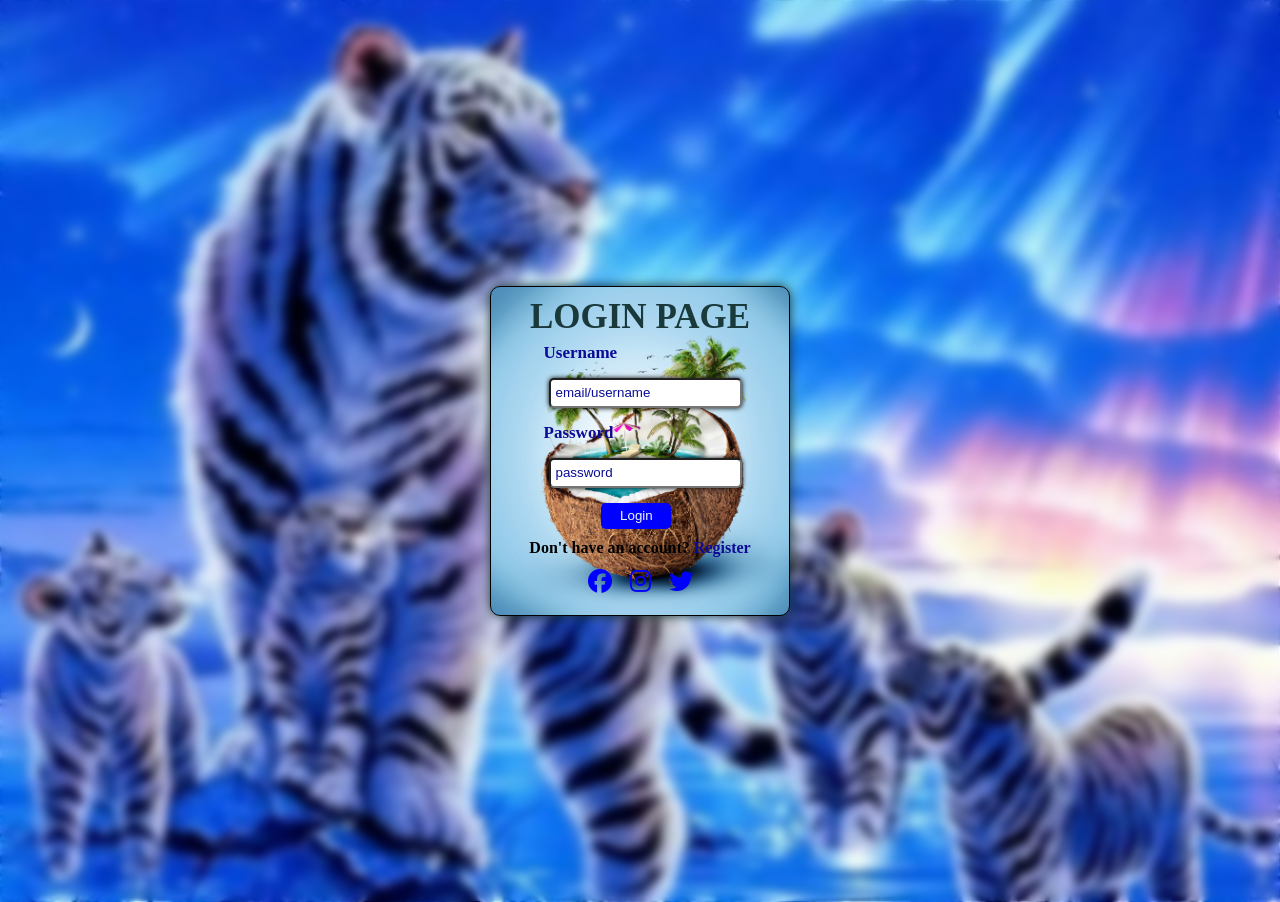
==== index.html @ 962e2604 "Add files via upload" ====
<!DOCTYPE html>
<html lang="en">
<head>
    <meta charset="UTF-8">
    <meta name="viewport" content="width=device-width, initial-scale=1.0">
    <title>login</title>
     <link rel="stylesheet" href="style.css">
    <link rel="stylesheet" href="https:cdnjs.cloudflare.com/ajax/libs/font-awesome/6.5.0/css/all.min.css">
</head>
<body>

    <div class="form">
        <h1>LOGIN PAGE</h1>
        <div class="input">
            <label for="username">Username</label>
             <input type="text" placeholder="email/username">
             <label for="password">Password</label>
             <input type="password" placeholder="password">
             <button> <a href="#"></a>Login</button>

        </div>
        <div class="reg">
            <p>Don't have an account? <a href="#">Register</a></p>
        </div>
        <div class="icone">
            <li class="fa-brands fa-facebook"></li>
            <li class="fa-brands fa-instagram"></li> 
            <li class="fa-brands fa-twitter"></li>       
        </div>
    </div>
    
</body>
</html>
---- style.css ----
@import url('https://fonts.googleapis.com/css2?family=Inter:ital,opsz,wght@0,14..32,100..900;1,14..32,100..900&family=Poppins:ital,wght@0,100;0,200;0,300;0,400;0,500;0,600;0,700;0,800;0,900;1,100;1,200;1,300;1,400;1,500;1,600;1,700;1,800;1,900&display=swap');
* {
    margin: 0;
    padding: 0;
    box-sizing: border-box;
}
body{
    justify-content: center;
    align-items: center;
    display: flex;
    min-height: 100vh;
    margin: 1px;
   font-family: sans-serif ;
  background-image: url(47951a40efc0d2f7da8ff1ecbfde80f4.jpg);
background-size:cover;
  background-repeat: no-repeat;
  background-attachment:fixed ;
  background-position: center;
  backdrop-filter: blur( 5px);
  
}

.form {
    display: flex;
    flex-direction: column;
    margin: 5px;
    align-items: center;
    height: 330px;
    width:300px;
    padding: 10px;
    font-family:poppin ;
    background-image: url(5451_SETAS.jpg);
    background-position: center;
    background-size: cover;
border: 0.1px solid black;
border-radius: 10px;
box-shadow: 0 0 11px #1a393b;
backdrop-filter:blur(5px)  ;


}
    h1 {
        position: relative;
        color: #1a393b;
        font-size: 35px;
        font-weight: bold;
    }
    .input {
        display: flex;
        flex-direction: column;
        margin: 5px;
        padding: 0.5px;
        gap: 10px;

    }
label {
    font-size: 17px;
    color: rgb(11, 11, 151);
    font-weight: bold;
}
.input input {
    width: 100%;
    height: 30px;
    padding: 5px;
    margin: 5px;
    border-radius: 5px;
    box-shadow: 0 0 5px black;
}
button{
    width: 70px;
    height:26px ;
    align-items: center;
    position: relative;
    left: 30%;
    background-color: blue;
    border: none;
    border-radius: 5px;
    color: aliceblue;

}
button:hover{
    color: #fbf7ba;
    background-color: #722f37;
    opacity: 0.5;
    box-shadow:0 0 9px #1a393b;
}
.reg p {
margin: 5px;
gap: 5px;
align-items: center;
color: black;
font-weight: bold;
}
.reg p > a{
    text-decoration: none;
    color: rgb(11, 11, 151);
    font-weight: bolder;
}
.input input::placeholder{
    align-items: center;
    color: rgb(11, 11, 151);
    position:relative;
}
.reg p > a:hover{
    color: red;
    text-decoration: underline;
    text-shadow:0 0 9px #1a393b;
}
.icone li {
    gap: 5px;
    margin: 2px;
    padding: 5px;
    font-size: 24px;
    color: blue;
}
.icone li:hover{
    color: black;
}
img {
    width: full-width;
}
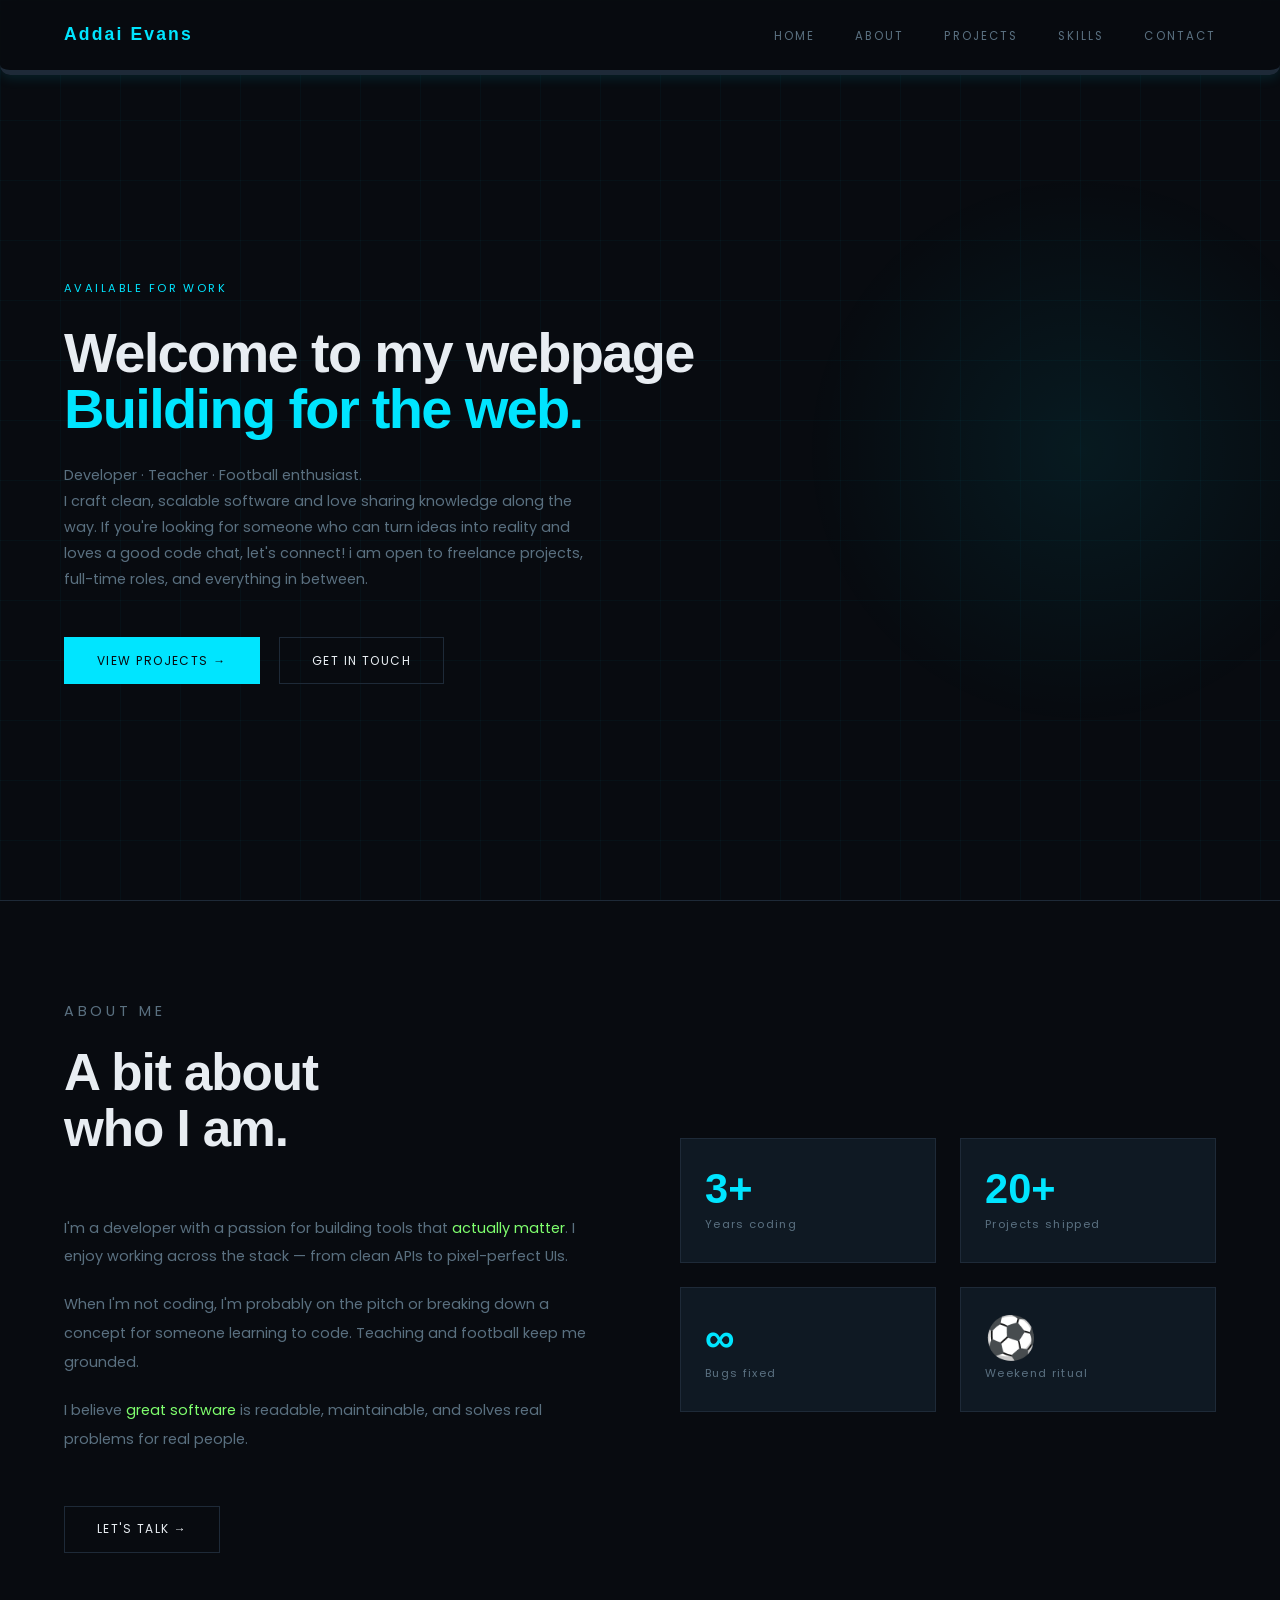
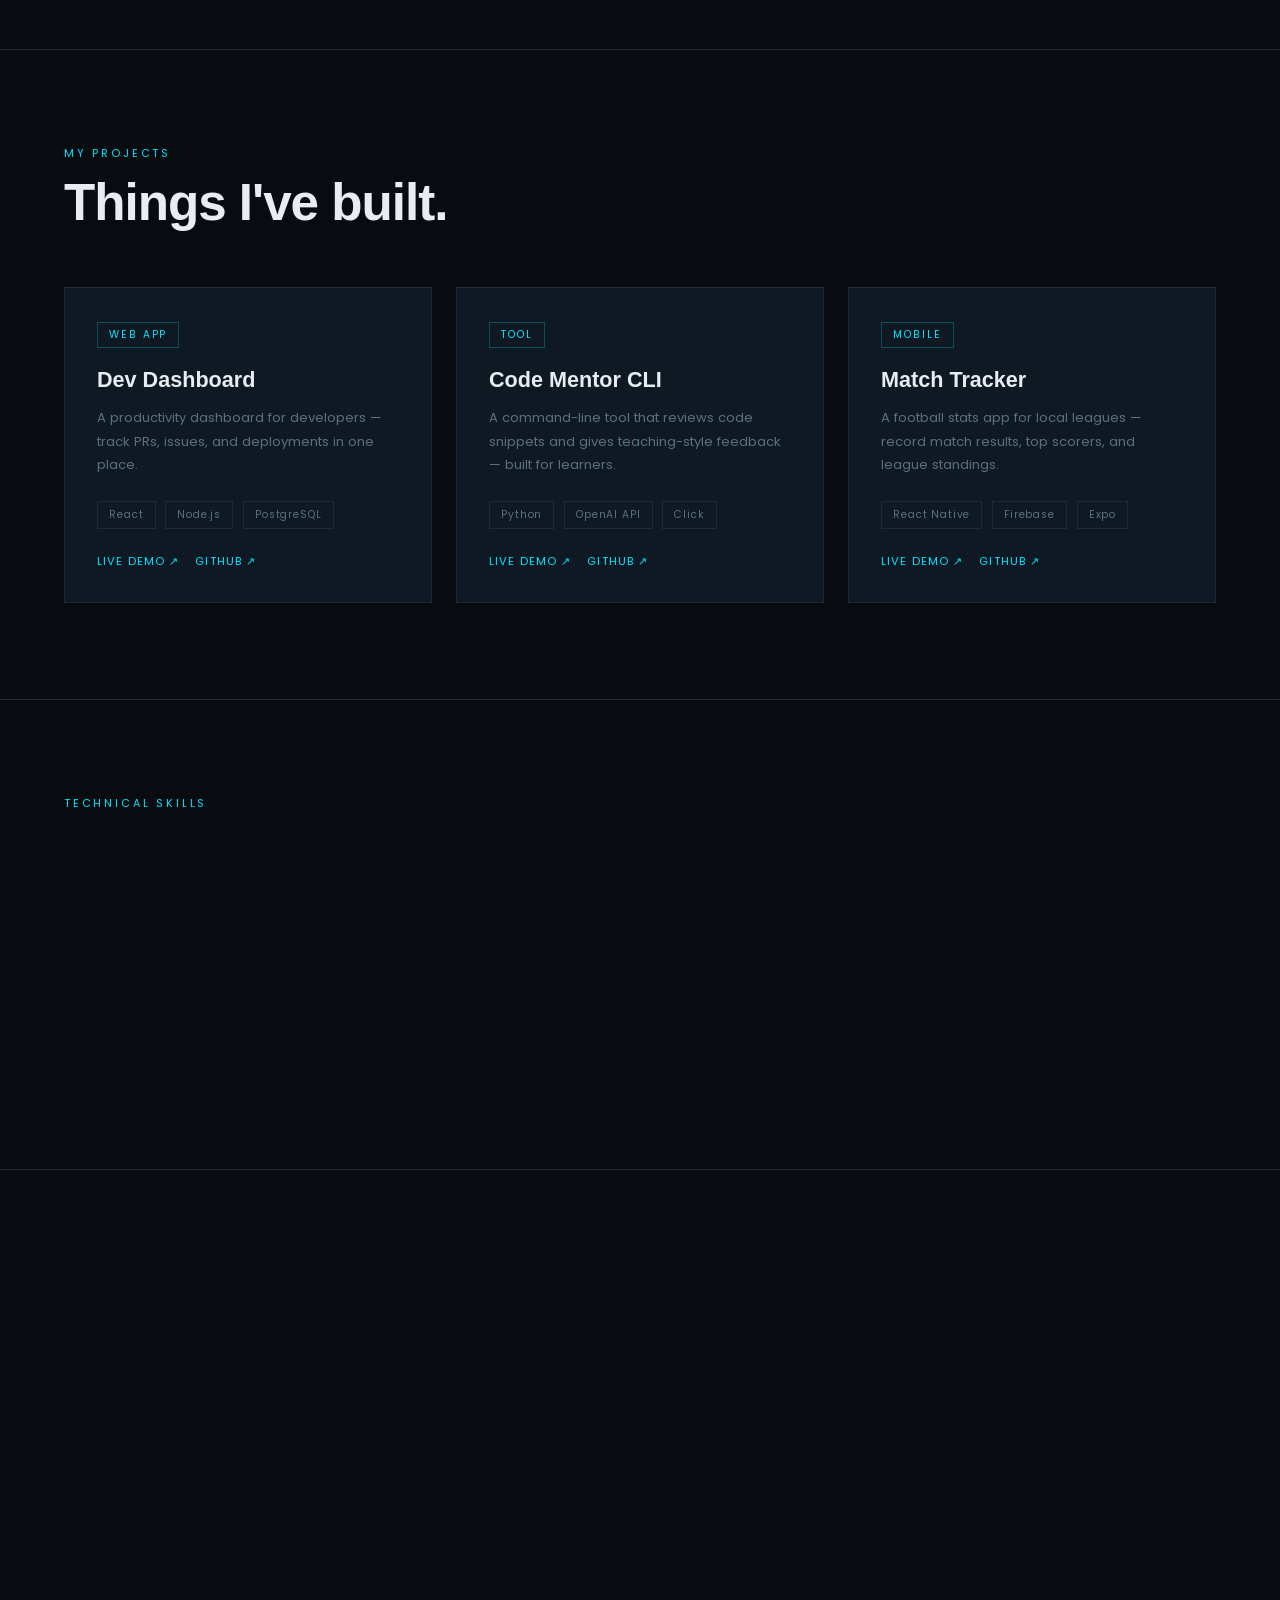
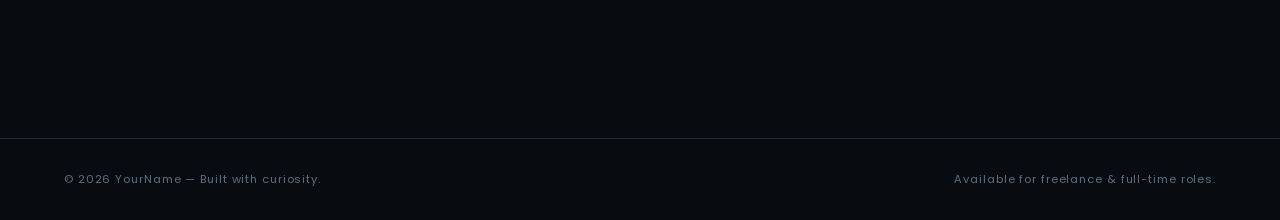
==== commit 645a1b94: "Rename to index.html" ====
--- a/index.html
+++ b/index.html
@@ -1,33 +1,539 @@
-<!DOCTYPE html>
-<html lang="en">
-<head>
-    <meta charset="UTF-8">
-    <meta name="viewport" content="width=device-width, initial-scale=1.0">
-    <title>login</title>
-     <link rel="stylesheet" href="style.css">
-    <link rel="stylesheet" href="https:cdnjs.cloudflare.com/ajax/libs/font-awesome/6.5.0/css/all.min.css">
-</head>
-<body>
-
-    <div class="form">
-        <h1>LOGIN PAGE</h1>
-        <div class="input">
-            <label for="username">Username</label>
-             <input type="text" placeholder="email/username">
-             <label for="password">Password</label>
-             <input type="password" placeholder="password">
-             <button> <a href="#"></a>Login</button>
-
-        </div>
-        <div class="reg">
-            <p>Don't have an account? <a href="#">Register</a></p>
-        </div>
-        <div class="icone">
-            <li class="fa-brands fa-facebook"></li>
-            <li class="fa-brands fa-instagram"></li> 
-            <li class="fa-brands fa-twitter"></li>       
-        </div>
-    </div>
-    
-</body>
-</html>+<!DOCTYPE html>
+<html lang="en">
+<head>
+<meta charset="UTF-8">
+<meta name="viewport" content="width=device-width, initial-scale=1.0">
+<title>Evans@Portfolio</title>
+<link href="https://fonts.googleapis.com/css2?family=Poppins:ital,wght@0,100;0,200;0,300;0,400;0,500;0,600;0,700;0,800;0,900;1,100;1,200;1,300;1,400;1,500;1,600;1,700;1,800;1,900&display=swap" rel="stylesheet">
+<style>
+  :root {
+    --bg: #080b10;
+    --bg2: #₀d1117;
+    --surface: #11172₀;
+    --border: #1e2a38;
+    --accent: #00e5ff;
+    --accent2: #7fff6e;
+    --accent3: #ff6b6b;
+    --text: #e8edf2;
+    --muted: #5a7080;
+    --card: #0f1923;
+  }
+
+  *, *::before, *::after { box-sizing: border-box; margin: 0; padding: 0; }
+
+  html { scroll-behavior: smooth; }
+
+  body {
+    background: var(--bg);
+    color: var(--text);
+    font-family:"Poppins", sans-serif;
+    overflow-x: hidden;
+
+  }
+
+  
+  /* Grid background */
+  body::before {
+    content: '';
+    position: fixed;
+    inset: 0;
+    background-image:
+      linear-gradient(rgba(0,229,255,0.03) 1px, transparent 1px),
+      linear-gradient(90deg, rgba(0,229,255,0.03) 1px, transparent 1px);
+    background-size: 60px 60px;
+    pointer-events: none;
+    z-index: 0;
+  }
+
+  /* NAV */
+  nav {
+    position: fixed;
+    top: 0; left: 0; right: 0;
+    z-index: 100;
+    display: flex;
+    justify-content: space-between;
+    align-items: center;
+    padding: 1.4rem 4rem;
+    background: rgba(8,11,16,0.85);
+    backdrop-filter: blur(12px);
+    border-bottom: 5px solid var(--border); 
+    border-bottom-left-radius: 10px;
+    border-bottom-right-radius: 10px;
+    box-shadow: 0 4px 12px rgba(0,229,255,0.1);
+  }
+  .nav-logo {
+    font-family: 'Syne', sans-serif;
+    font-size: 1.1rem;
+    font-weight: 800;
+    letter-spacing: 0.12em;
+    color: var(--accent);
+    text-decoration: none;
+  }
+  .nav-links { display: flex; gap: 2.5rem; list-style: none; }
+  .nav-links a {
+    font-size: 0.72rem;
+    letter-spacing: 0.18em;
+    text-transform: uppercase;
+    color: var(--muted);
+    text-decoration: none;
+    transition: color 0.2s;
+    transition: all 0.5s ease;
+    border-bottom: 2px solid transparent;
+  }
+  .nav-links a:hover { color: var(--accent); border-bottom: 2px solid var(--accent);
+    transform: translateY(5px);
+   }
+
+
+  /* HERO */
+  .hero {
+    min-height: 100vh;
+    display: flex;
+    align-items: center;
+    padding: 8rem 4rem 4rem;
+    position: relative;
+    z-index: 1;
+  }
+  .hero-inner { max-width: 900px; }
+  .hero-tag {
+    font-size: 0.7rem;
+    letter-spacing: 0.22em;
+    text-transform: uppercase;
+    color: var(--accent);
+    margin-bottom: 1.8rem;
+    opacity: 0;
+    animation: fadeUp 0.6s 0.2s forwards;
+  }
+  .hero h1 {
+    font-family: 'Syne', sans-serif;
+    font-size: clamp(2rem, 6vw, 3.5rem);
+    font-weight: 700;
+    line-height: 1.0;
+    letter-spacing: -0.03em;
+    margin-bottom: 1.6rem;
+    opacity: 0;
+    animation: fadeUp 0.7s 0.35s forwards;
+  }
+  .hero h1 .line2 { color: var(--accent); }
+  .hero-sub {
+    font-size: 0.9rem;
+    color: var(--muted);
+    line-height: 1.8;
+    max-width: 520px;
+    margin-bottom: 2.8rem;
+    opacity: 0;
+    animation: fadeUp 0.7s 0.5s forwards;
+  }
+  .hero-cta {
+    display: flex; gap: 1.2rem; flex-wrap: wrap;
+    opacity: 0;
+    animation: fadeUp 0.7s 0.65s forwards;
+  }
+  .btn {
+    display: inline-flex; align-items: center; gap: 0.5rem;
+    padding: 0.85rem 2rem;
+    font-family: 'Poppins', sans-serif;
+    font-size: 0.75rem;
+    letter-spacing: 0.12em;
+    text-transform: uppercase;
+    text-decoration: none;
+    border: 1px solid;
+    transition: all 0.25s;
+    cursor: pointer;
+  }
+  .btn-primary {
+    background: var(--accent);
+    color: var(--bg);
+    border-color: var(--accent);
+  }
+  .btn-primary:hover { background: transparent; color: var(--accent); }
+  .btn-ghost {
+    background: transparent;
+    color: var(--text);
+    border-color: var(--border);
+  }
+  .btn-ghost:hover { border-color: var(--accent); color: var(--accent); }
+
+  .hero-orb {
+    position: absolute;
+    right: -100px; top: 50%;
+    transform: translateY(-50%);
+    width: 600px; height: 600px;
+    background: radial-gradient(circle, rgba(0,229,255,0.07) 0%, transparent 65%);
+    border-radius: 50%;
+    pointer-events: none;
+    animation: pulse 5s ease-in-out infinite;
+  }
+
+  /* SECTIONS */
+  section { padding: 6rem 4rem; position: relative; z-index: 1; }
+  .section-label {
+    font-size: 0.68rem;
+    letter-spacing: 0.26em;
+    text-transform: uppercase;
+    color: var(--accent);
+    margin-bottom: 0.8rem;
+  }
+  .section-title {
+    font-family: 'Syne', sans-serif;
+    font-size: clamp(2rem, 4vw, 3.2rem);
+    font-weight: 800;
+    line-height: 1.1;
+    margin-bottom: 3.5rem;
+    letter-spacing: -0.02em;
+  }
+
+  /* ABOUT */
+  #about { background: var(--bg2); border-top: 1px solid var(--border); border-bottom: 1px solid var(--border); }
+  .about-grid {
+    display: grid;
+    grid-template-columns: 1fr 1fr;
+    gap: 5rem;
+    align-items: center;
+  }
+  .about-text p {
+    color: var(--muted);
+    line-height: 2;
+    font-size: 0.9rem;
+    margin-bottom: 1.2rem;
+  }
+  .about-text p span { color: var(--accent2); }
+  .about-stats {
+    display: grid;
+    grid-template-columns: 1fr 1fr;
+    gap: 1.5rem;
+  }
+  .stat-card {
+    background: var(--card);
+    border: 1px solid var(--border);
+    padding: 1.8rem 1.5rem;
+    transition: border-color 0.25s, transform 0.25s;
+  }
+  .stat-card:hover { border-color: var(--accent); transform: translateY(-3px); }
+  .stat-num {
+    font-family: 'Syne', sans-serif;
+    font-size: 2.6rem;
+    font-weight: 800;
+    color: var(--accent);
+    line-height: 1;
+    margin-bottom: 0.4rem;
+  }
+  .stat-label { font-size: 0.7rem; color: var(--muted); letter-spacing: 0.12em; }
+
+  /* PROJECTS */
+  .projects-grid { display: grid; grid-template-columns: repeat(auto-fit, minmax(320px, 1fr)); gap: 1.5rem; }
+  .project-card {
+    background: var(--card);
+    border: 1px solid var(--border);
+    padding: 2rem;
+    transition: border-color 0.25s, transform 0.25s;
+    position: relative;
+    overflow: hidden;
+  }
+  .project-card::before {
+    content: '';
+    position: absolute;
+    top: 0; left: 0; right: 0;
+    height: 2px;
+    background: linear-gradient(90deg, var(--accent), var(--accent2));
+    transform: scaleX(0);
+    transform-origin: left;
+    transition: transform 0.3s;
+  }
+  .project-card:hover::before { transform: scaleX(1); }
+  .project-card:hover { border-color: rgba(0,229,255,0.3); transform: translateY(-4px); }
+  .project-tag {
+    display: inline-block;
+    font-size: 0.65rem;
+    letter-spacing: 0.18em;
+    text-transform: uppercase;
+    color: var(--accent);
+    border: 1px solid rgba(0,229,255,0.25);
+    padding: 0.25rem 0.7rem;
+    margin-bottom: 1.2rem;
+  }
+  .project-card h3 {
+    font-family: 'Syne', sans-serif;
+    font-size: 1.35rem;
+    font-weight: 700;
+    margin-bottom: 0.8rem;
+  }
+  .project-card p { font-size: 0.82rem; color: var(--muted); line-height: 1.8; margin-bottom: 1.5rem; }
+  .project-stack { display: flex; gap: 0.6rem; flex-wrap: wrap; margin-bottom: 1.5rem; }
+  .stack-pill {
+    font-size: 0.65rem;
+    background: var(--surface);
+    color: var(--muted);
+    padding: 0.3rem 0.7rem;
+    border: 1px solid var(--border);
+    letter-spacing: 0.08em;
+  }
+  .project-links { display: flex; gap: 1rem; }
+  .project-link {
+    font-size: 0.7rem;
+    color: var(--accent);
+    text-decoration: none;
+    letter-spacing: 0.1em;
+    text-transform: uppercase;
+    transition: color 0.2s;
+  }
+  .project-link:hover { color: var(--accent2); }
+
+  /* SKILLS */
+  #skills { background: var(--bg2); border-top: 1px solid var(--border); border-bottom: 1px solid var(--border); }
+  .skills-grid { display: grid; grid-template-columns: repeat(auto-fit, minmax(240px, 1fr)); gap: 2rem; }
+  .skill-group h4 {
+    font-family: 'Syne', sans-serif;
+    font-size: 0.85rem;
+    font-weight: 700;
+    letter-spacing: 0.1em;
+    color: var(--accent2);
+    margin-bottom: 1.2rem;
+    text-transform: uppercase;
+  }
+  .skill-item {
+    display: flex; align-items: center; gap: 0.8rem;
+    margin-bottom: 1rem;
+  }
+  .skill-name { font-size: 0.8rem; color: var(--text); min-width: 90px; }
+  .skill-bar { flex: 1; height: 3px; background: var(--border); position: relative; overflow: hidden; }
+  .skill-fill {
+    position: absolute; inset: 0;
+    background: linear-gradient(90deg, var(--accent), var(--accent2));
+    transform-origin: left;
+    animation: barFill 1.2s ease forwards;
+  }
+  @keyframes barFill { from { transform: scaleX(0); } }
+
+  /* CONTACT */
+  .contact-inner {
+    max-width: 640px;
+    margin: 0 auto;
+    text-align: center;
+  }
+  .contact-inner .section-label { justify-content: center; display: flex; }
+  .contact-inner .section-title { text-align: center; }
+  .contact-inner p { color: var(--muted); font-size: 0.88rem; line-height: 1.9; margin-bottom: 2.5rem; }
+  .contact-links { display: flex; justify-content: center; gap: 1.2rem; flex-wrap: wrap; }
+
+  /* FOOTER */
+  footer {
+    padding: 2rem 4rem;
+    border-top: 1px solid var(--border);
+    display: flex;
+    justify-content: space-between;
+    align-items: center;
+    font-size: 0.7rem;
+    color: var(--muted);
+    letter-spacing: 0.08em;
+    position: relative;
+    z-index: 1;
+  }
+
+  /* ANIMATIONS */
+  @keyframes fadeUp {
+    from { opacity: 0; transform: translateY(24px); }
+    to { opacity: 1; transform: translateY(0); }
+  }
+  @keyframes pulse {
+    0%, 100% { opacity: 0.7; transform: translateY(-50%) scale(1); }
+    50% { opacity: 1; transform: translateY(-50%) scale(1.05); }
+  }
+
+  .reveal { opacity: 0; transform: translateY(28px); transition: opacity 0.7s ease, transform 0.7s ease; }
+  .reveal.visible { opacity: 1; transform: none; }
+
+  @media (max-width: 768px) {
+    nav { padding: 1.2rem 1.5rem; }
+    .nav-links { gap: 1.5rem; }
+    section, .hero { padding: 4rem 1.5rem; }
+    .about-grid { grid-template-columns: 1fr; gap: 2.5rem; }
+    footer { flex-direction: column; gap: 0.5rem; text-align: center; }
+  }
+</style>
+</head>
+<body>
+<!-- NAV -->
+<nav>
+  <a href="#home" class="nav-logo">Addai Evans</a>
+  <ul class="nav-links">
+    <li><a href="#home">Home</a></li>
+    <li><a href="#about">About</a></li>
+    <li><a href="#projects">Projects</a></li>
+    <li><a href="#skills">Skills</a></li>
+    <li><a href="#contact">Contact</a></li>
+  </ul>
+</nav>
+
+<!-- HERO -->
+<section class="hero" id="home">
+  <div class="hero-inner">
+    <p class="hero-tag">Available for work</p>
+    <h1>
+      Welcome to my webpage<br>
+      <span class="line2">Building for the web.</span>
+    </h1>
+    <p class="hero-sub">
+      Developer · Teacher · Football enthusiast.<br>
+      I craft clean, scalable software and love sharing knowledge along the way.
+      If you're looking for someone who can turn ideas into reality and loves a good code chat, let's connect! i am open to freelance projects, full-time roles, and everything in between.
+    </p>
+    <div class="hero-cta">
+      <a href="#projects" class="btn btn-primary">View Projects →</a>
+      <a href="#contact" class="btn btn-ghost">Get in Touch</a>
+    </div>
+  </div>
+  <div class="hero-orb"></div>
+</section>
+
+<!-- ABOUT -->
+<section id="about">
+  <div class="about-grid reveal">
+    <div class="about-text">
+      <p class="section-label">About me</p>
+      <h2 class="section-title">A bit about<br>who I am.</h2>
+      <p>I'm a developer with a passion for building tools that <span>actually matter</span>. I enjoy working across the stack — from clean APIs to pixel-perfect UIs.</p>
+      <p>When I'm not coding, I'm probably on the pitch or breaking down a concept for someone learning to code. Teaching and football keep me grounded.</p>
+      <p>I believe <span>great software</span> is readable, maintainable, and solves real problems for real people.</p>
+      <br>
+      <a href="#contact" class="btn btn-ghost" style="margin-top:0.5rem;">Let's talk →</a>
+    </div>
+    <div class="about-stats">
+      <div class="stat-card">
+        <div class="stat-num">3+</div>
+        <div class="stat-label">Years coding</div>
+      </div>
+      <div class="stat-card">
+        <div class="stat-num">20+</div>
+        <div class="stat-label">Projects shipped</div>
+      </div>
+      <div class="stat-card">
+        <div class="stat-num">∞</div>
+        <div class="stat-label">Bugs fixed</div>
+      </div>
+      <div class="stat-card">
+        <div class="stat-num">⚽</div>
+        <div class="stat-label">Weekend ritual</div>
+      </div>
+    </div>
+  </div>
+</section>
+
+<!-- PROJECTS -->
+<section id="projects">
+  <p class="section-label reveal">My Projects</p>
+  <h2 class="section-title reveal">Things I've built.</h2>
+  <div class="projects-grid">
+
+    <div class="project-card reveal">
+      <span class="project-tag">Web App</span>
+      <h3>Dev Dashboard</h3>
+      <p>A productivity dashboard for developers — track PRs, issues, and deployments in one place.</p>
+      <div class="project-stack">
+        <span class="stack-pill">React</span>
+        <span class="stack-pill">Node.js</span>
+        <span class="stack-pill">PostgreSQL</span>
+      </div>
+      <div class="project-links">
+        <a href="#" class="project-link">Live Demo ↗</a>
+        <a href="#" class="project-link">GitHub ↗</a>
+      </div>
+    </div>
+
+    <div class="project-card reveal">
+      <span class="project-tag">Tool</span>
+      <h3>Code Mentor CLI</h3>
+      <p>A command-line tool that reviews code snippets and gives teaching-style feedback — built for learners.</p>
+      <div class="project-stack">
+        <span class="stack-pill">Python</span>
+        <span class="stack-pill">OpenAI API</span>
+        <span class="stack-pill">Click</span>
+      </div>
+      <div class="project-links">
+        <a href="#" class="project-link">Live Demo ↗</a>
+        <a href="#" class="project-link">GitHub ↗</a>
+      </div>
+    </div>
+
+    <div class="project-card reveal">
+      <span class="project-tag">Mobile</span>
+      <h3>Match Tracker</h3>
+      <p>A football stats app for local leagues — record match results, top scorers, and league standings.</p>
+      <div class="project-stack">
+        <span class="stack-pill">React Native</span>
+        <span class="stack-pill">Firebase</span>
+        <span class="stack-pill">Expo</span>
+      </div>
+      <div class="project-links">
+        <a href="#" class="project-link">Live Demo ↗</a>
+        <a href="#" class="project-link">GitHub ↗</a>
+      </div>
+    </div>
+
+  </div>
+</section>
+
+<!-- SKILLS -->
+<section id="skills">
+  <p class="section-label reveal">Technical skills</p>
+  <h2 class="section-title reveal">What I work with.</h2>
+  <div class="skills-grid reveal">
+
+    <div class="skill-group">
+      <h4>Frontend</h4>
+      <div class="skill-item"><span class="skill-name">React</span><div class="skill-bar"><div class="skill-fill" style="width:90%"></div></div></div>
+      <div class="skill-item"><span class="skill-name">TypeScript</span><div class="skill-bar"><div class="skill-fill" style="width:82%"></div></div></div>
+      <div class="skill-item"><span class="skill-name">CSS / UI</span><div class="skill-bar"><div class="skill-fill" style="width:88%"></div></div></div>
+    </div>
+
+    <div class="skill-group">
+      <h4>Backend</h4>
+      <div class="skill-item"><span class="skill-name">Node.js</span><div class="skill-bar"><div class="skill-fill" style="width:85%"></div></div></div>
+      <div class="skill-item"><span class="skill-name">Python</span><div class="skill-bar"><div class="skill-fill" style="width:80%"></div></div></div>
+      <div class="skill-item"><span class="skill-name">SQL</span><div class="skill-bar"><div class="skill-fill" style="width:75%"></div></div></div>
+    </div>
+
+    <div class="skill-group">
+      <h4>Tools & Other</h4>
+      <div class="skill-item"><span class="skill-name">Git</span><div class="skill-bar"><div class="skill-fill" style="width:92%"></div></div></div>
+      <div class="skill-item"><span class="skill-name">Docker</span><div class="skill-bar"><div class="skill-fill" style="width:70%"></div></div></div>
+      <div class="skill-item"><span class="skill-name">Teaching</span><div class="skill-bar"><div class="skill-fill" style="width:95%"></div></div></div>
+    </div>
+
+  </div>
+</section>
+
+<!-- CONTACT -->
+<section id="contact">
+  <div class="contact-inner reveal">
+    <p class="section-label">Let's get in touch</p>
+    <h2 class="section-title">Let's build<br>something great.</h2>
+    <p>Whether it's a project, a freelance gig, or just a good conversation about code or football — my inbox is open.</p>
+    <div class="contact-links">
+      <a href="mailto:nanaarchimedes09@email.com" class="btn btn-primary">Email Me →</a>
+      <a href="https://github.com/EvansAddai" class="btn btn-ghost" target="_blank">GitHub ↗</a>
+      <a href="https://www.linkedin.com/in/addai-evans" class="btn btn-ghost" target="_blank">LinkedIn ↗</a>
+    </div>
+  </div>
+</section>
+
+<!-- FOOTER -->
+<footer>
+  <span>© 2026 YourName — Built with curiosity.</span>
+  <span>Available for freelance & full-time roles.</span>
+</footer>
+
+<script>
+
+  // Scroll reveal
+  const observer = new IntersectionObserver(entries => {
+    entries.forEach((e, i) => {
+      if (e.isIntersecting) {
+        setTimeout(() => e.target.classList.add('visible'), i * 80);
+      }
+    });
+  }, { threshold: 0.12 });
+  document.querySelectorAll('.reveal').forEach(el => observer.observe(el));
+</script>
+</body>
+</html>
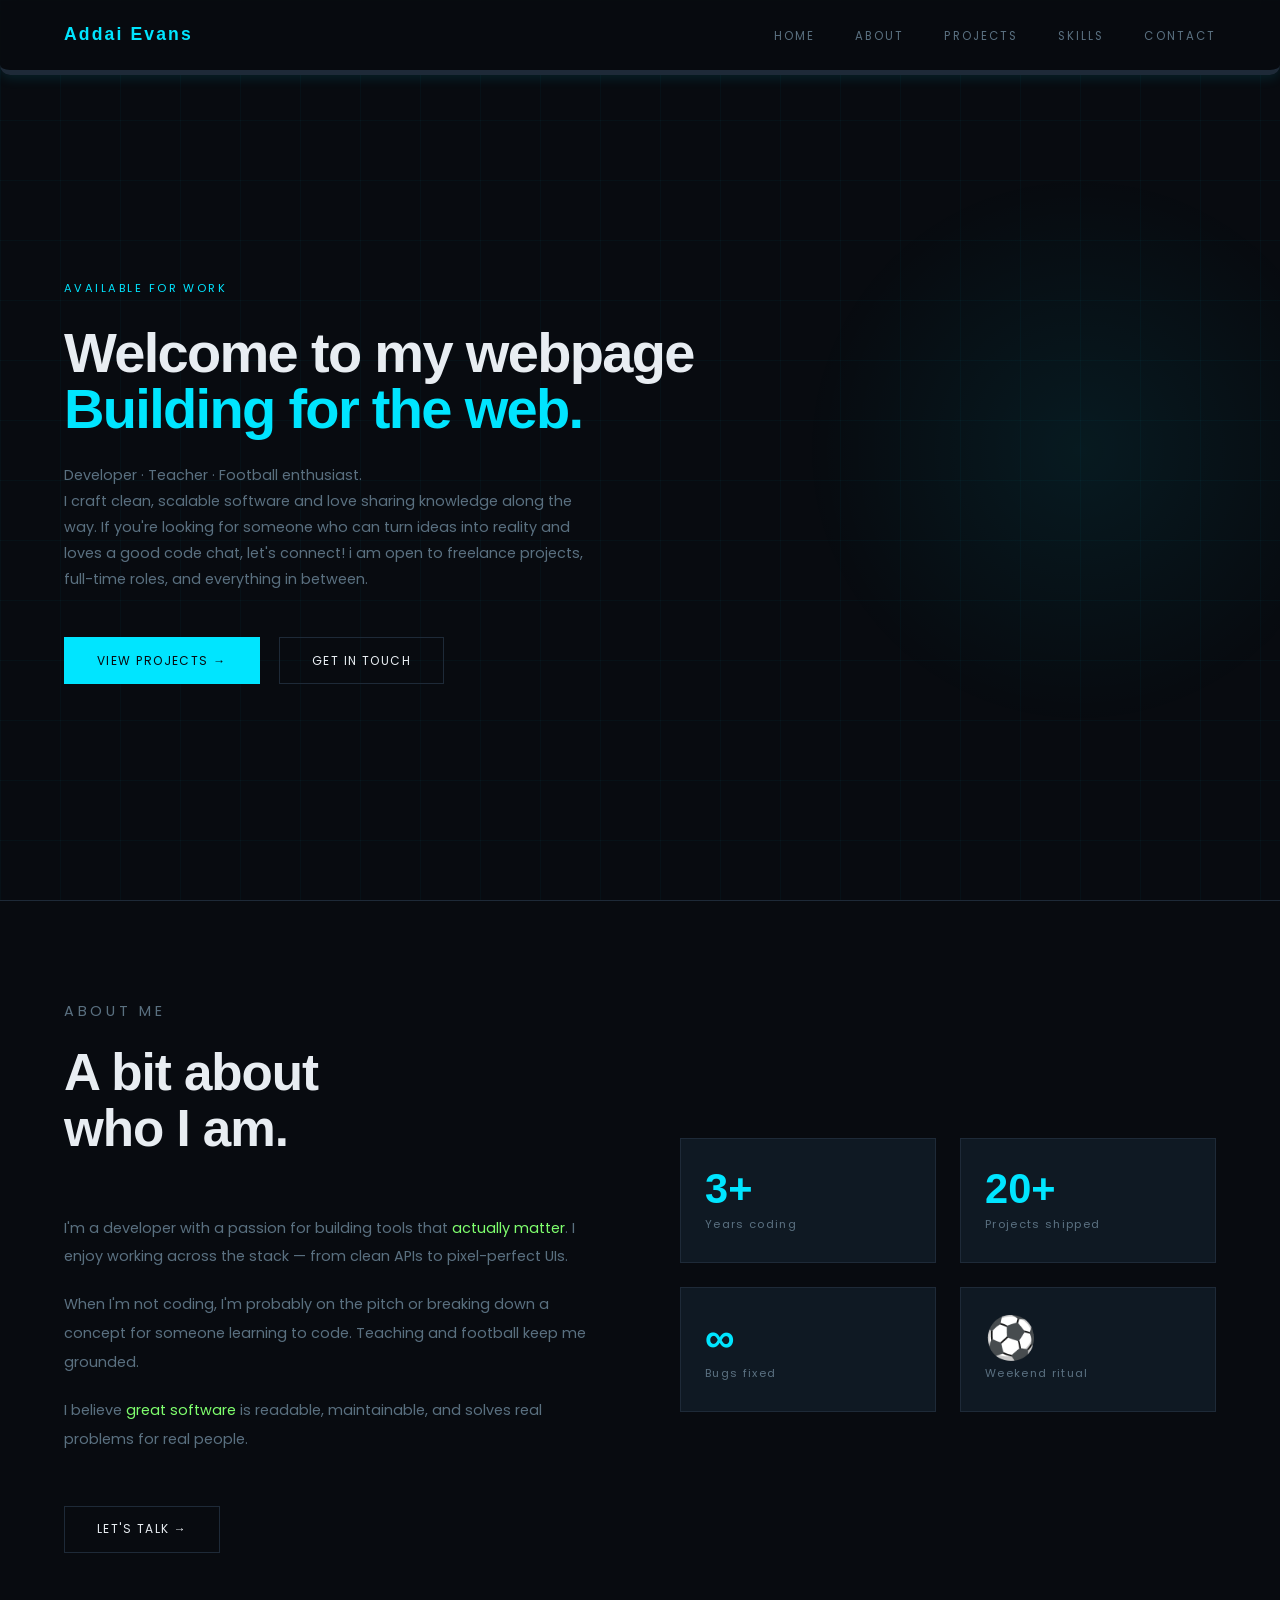
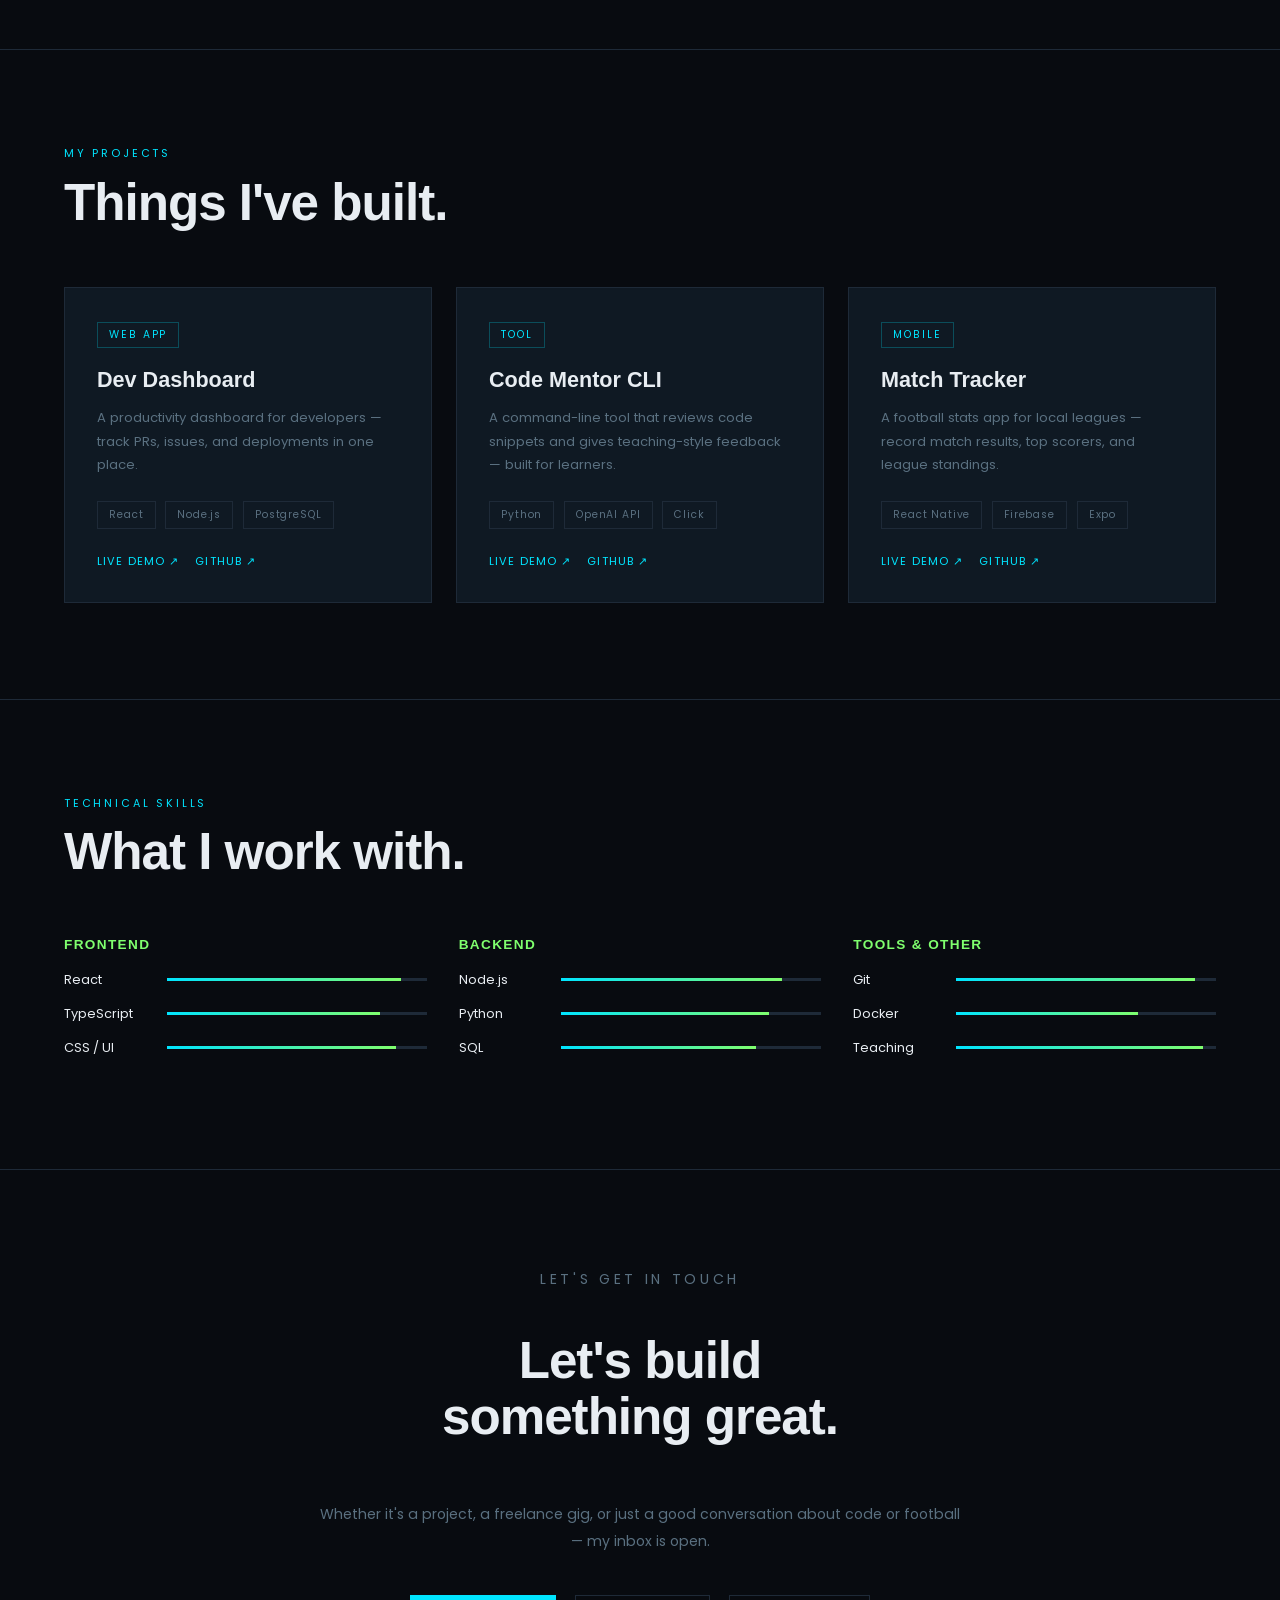
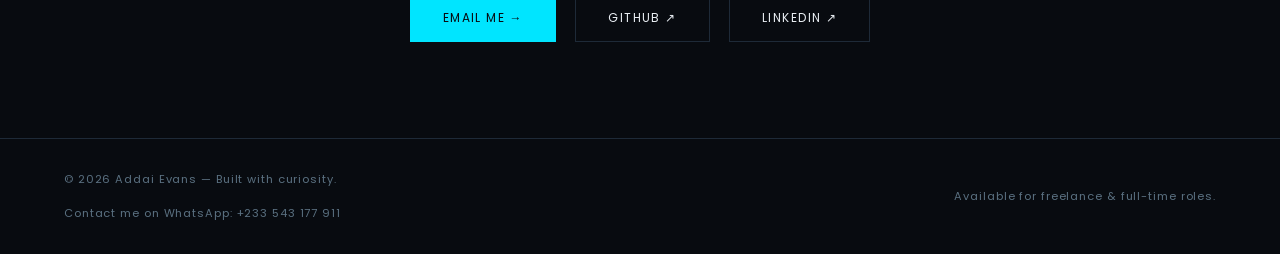
==== commit c5c953cd: "Updated footer" ====
--- a/index.html
+++ b/index.html
@@ -519,7 +519,7 @@
 
 <!-- FOOTER -->
 <footer>
-  <span>© 2026 YourName — Built with curiosity.</span>
+  <span>© 2026 Addai Evans — Built with curiosity. <br> <br>Contact me on WhatsApp: +233 543 177 911</span>
   <span>Available for freelance & full-time roles.</span>
 </footer>
 
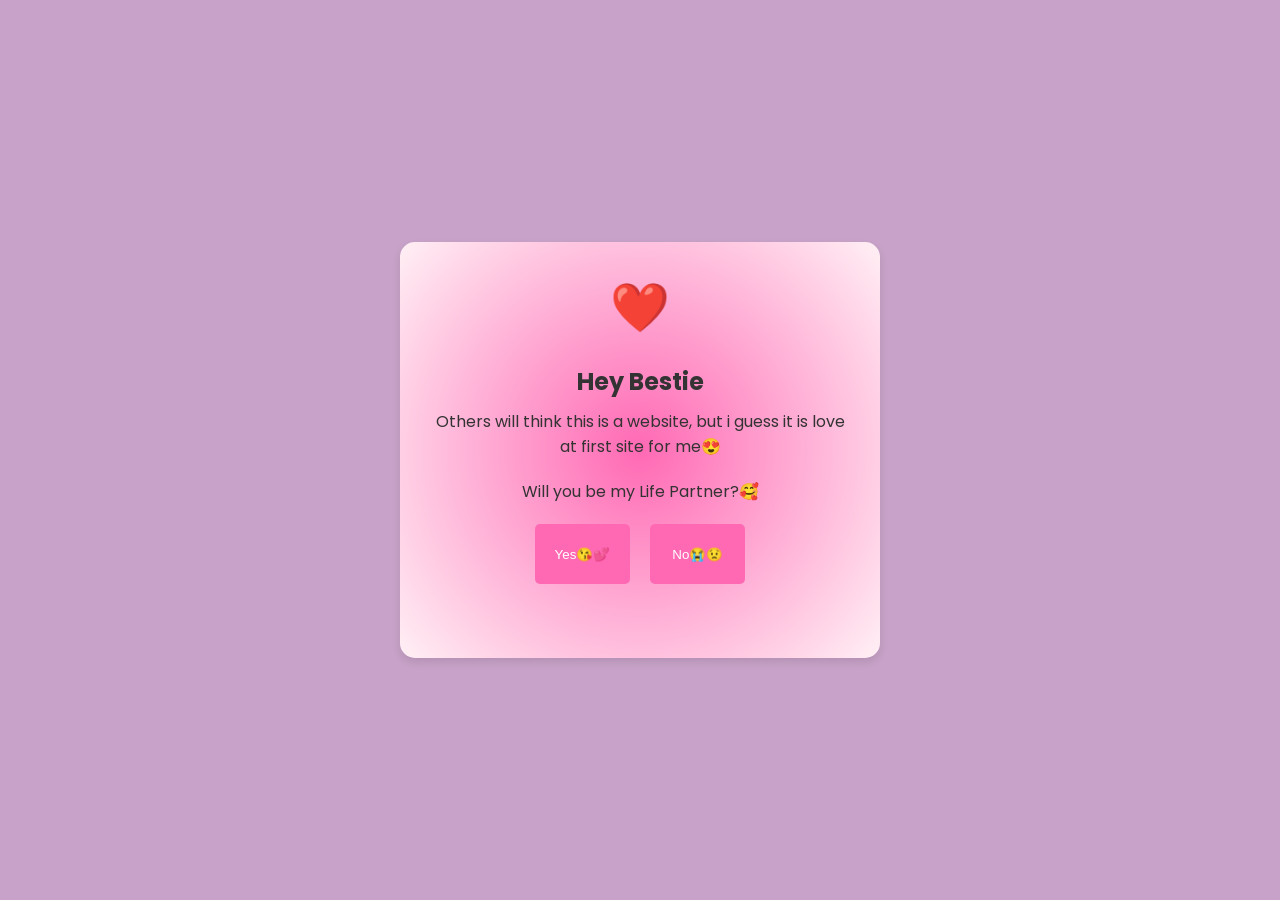
==== commit 83103430: "first commit" ====
--- a/index.html
+++ b/index.html
@@ -1,539 +1,23 @@
 <!DOCTYPE html>
 <html lang="en">
 <head>
-<meta charset="UTF-8">
-<meta name="viewport" content="width=device-width, initial-scale=1.0">
-<title>Evans@Portfolio</title>
-<link href="https://fonts.googleapis.com/css2?family=Poppins:ital,wght@0,100;0,200;0,300;0,400;0,500;0,600;0,700;0,800;0,900;1,100;1,200;1,300;1,400;1,500;1,600;1,700;1,800;1,900&display=swap" rel="stylesheet">
-<style>
-  :root {
-    --bg: #080b10;
-    --bg2: #₀d1117;
-    --surface: #11172₀;
-    --border: #1e2a38;
-    --accent: #00e5ff;
-    --accent2: #7fff6e;
-    --accent3: #ff6b6b;
-    --text: #e8edf2;
-    --muted: #5a7080;
-    --card: #0f1923;
-  }
-
-  *, *::before, *::after { box-sizing: border-box; margin: 0; padding: 0; }
-
-  html { scroll-behavior: smooth; }
-
-  body {
-    background: var(--bg);
-    color: var(--text);
-    font-family:"Poppins", sans-serif;
-    overflow-x: hidden;
-
-  }
-
-  
-  /* Grid background */
-  body::before {
-    content: '';
-    position: fixed;
-    inset: 0;
-    background-image:
-      linear-gradient(rgba(0,229,255,0.03) 1px, transparent 1px),
-      linear-gradient(90deg, rgba(0,229,255,0.03) 1px, transparent 1px);
-    background-size: 60px 60px;
-    pointer-events: none;
-    z-index: 0;
-  }
-
-  /* NAV */
-  nav {
-    position: fixed;
-    top: 0; left: 0; right: 0;
-    z-index: 100;
-    display: flex;
-    justify-content: space-between;
-    align-items: center;
-    padding: 1.4rem 4rem;
-    background: rgba(8,11,16,0.85);
-    backdrop-filter: blur(12px);
-    border-bottom: 5px solid var(--border); 
-    border-bottom-left-radius: 10px;
-    border-bottom-right-radius: 10px;
-    box-shadow: 0 4px 12px rgba(0,229,255,0.1);
-  }
-  .nav-logo {
-    font-family: 'Syne', sans-serif;
-    font-size: 1.1rem;
-    font-weight: 800;
-    letter-spacing: 0.12em;
-    color: var(--accent);
-    text-decoration: none;
-  }
-  .nav-links { display: flex; gap: 2.5rem; list-style: none; }
-  .nav-links a {
-    font-size: 0.72rem;
-    letter-spacing: 0.18em;
-    text-transform: uppercase;
-    color: var(--muted);
-    text-decoration: none;
-    transition: color 0.2s;
-    transition: all 0.5s ease;
-    border-bottom: 2px solid transparent;
-  }
-  .nav-links a:hover { color: var(--accent); border-bottom: 2px solid var(--accent);
-    transform: translateY(5px);
-   }
-
-
-  /* HERO */
-  .hero {
-    min-height: 100vh;
-    display: flex;
-    align-items: center;
-    padding: 8rem 4rem 4rem;
-    position: relative;
-    z-index: 1;
-  }
-  .hero-inner { max-width: 900px; }
-  .hero-tag {
-    font-size: 0.7rem;
-    letter-spacing: 0.22em;
-    text-transform: uppercase;
-    color: var(--accent);
-    margin-bottom: 1.8rem;
-    opacity: 0;
-    animation: fadeUp 0.6s 0.2s forwards;
-  }
-  .hero h1 {
-    font-family: 'Syne', sans-serif;
-    font-size: clamp(2rem, 6vw, 3.5rem);
-    font-weight: 700;
-    line-height: 1.0;
-    letter-spacing: -0.03em;
-    margin-bottom: 1.6rem;
-    opacity: 0;
-    animation: fadeUp 0.7s 0.35s forwards;
-  }
-  .hero h1 .line2 { color: var(--accent); }
-  .hero-sub {
-    font-size: 0.9rem;
-    color: var(--muted);
-    line-height: 1.8;
-    max-width: 520px;
-    margin-bottom: 2.8rem;
-    opacity: 0;
-    animation: fadeUp 0.7s 0.5s forwards;
-  }
-  .hero-cta {
-    display: flex; gap: 1.2rem; flex-wrap: wrap;
-    opacity: 0;
-    animation: fadeUp 0.7s 0.65s forwards;
-  }
-  .btn {
-    display: inline-flex; align-items: center; gap: 0.5rem;
-    padding: 0.85rem 2rem;
-    font-family: 'Poppins', sans-serif;
-    font-size: 0.75rem;
-    letter-spacing: 0.12em;
-    text-transform: uppercase;
-    text-decoration: none;
-    border: 1px solid;
-    transition: all 0.25s;
-    cursor: pointer;
-  }
-  .btn-primary {
-    background: var(--accent);
-    color: var(--bg);
-    border-color: var(--accent);
-  }
-  .btn-primary:hover { background: transparent; color: var(--accent); }
-  .btn-ghost {
-    background: transparent;
-    color: var(--text);
-    border-color: var(--border);
-  }
-  .btn-ghost:hover { border-color: var(--accent); color: var(--accent); }
-
-  .hero-orb {
-    position: absolute;
-    right: -100px; top: 50%;
-    transform: translateY(-50%);
-    width: 600px; height: 600px;
-    background: radial-gradient(circle, rgba(0,229,255,0.07) 0%, transparent 65%);
-    border-radius: 50%;
-    pointer-events: none;
-    animation: pulse 5s ease-in-out infinite;
-  }
-
-  /* SECTIONS */
-  section { padding: 6rem 4rem; position: relative; z-index: 1; }
-  .section-label {
-    font-size: 0.68rem;
-    letter-spacing: 0.26em;
-    text-transform: uppercase;
-    color: var(--accent);
-    margin-bottom: 0.8rem;
-  }
-  .section-title {
-    font-family: 'Syne', sans-serif;
-    font-size: clamp(2rem, 4vw, 3.2rem);
-    font-weight: 800;
-    line-height: 1.1;
-    margin-bottom: 3.5rem;
-    letter-spacing: -0.02em;
-  }
-
-  /* ABOUT */
-  #about { background: var(--bg2); border-top: 1px solid var(--border); border-bottom: 1px solid var(--border); }
-  .about-grid {
-    display: grid;
-    grid-template-columns: 1fr 1fr;
-    gap: 5rem;
-    align-items: center;
-  }
-  .about-text p {
-    color: var(--muted);
-    line-height: 2;
-    font-size: 0.9rem;
-    margin-bottom: 1.2rem;
-  }
-  .about-text p span { color: var(--accent2); }
-  .about-stats {
-    display: grid;
-    grid-template-columns: 1fr 1fr;
-    gap: 1.5rem;
-  }
-  .stat-card {
-    background: var(--card);
-    border: 1px solid var(--border);
-    padding: 1.8rem 1.5rem;
-    transition: border-color 0.25s, transform 0.25s;
-  }
-  .stat-card:hover { border-color: var(--accent); transform: translateY(-3px); }
-  .stat-num {
-    font-family: 'Syne', sans-serif;
-    font-size: 2.6rem;
-    font-weight: 800;
-    color: var(--accent);
-    line-height: 1;
-    margin-bottom: 0.4rem;
-  }
-  .stat-label { font-size: 0.7rem; color: var(--muted); letter-spacing: 0.12em; }
-
-  /* PROJECTS */
-  .projects-grid { display: grid; grid-template-columns: repeat(auto-fit, minmax(320px, 1fr)); gap: 1.5rem; }
-  .project-card {
-    background: var(--card);
-    border: 1px solid var(--border);
-    padding: 2rem;
-    transition: border-color 0.25s, transform 0.25s;
-    position: relative;
-    overflow: hidden;
-  }
-  .project-card::before {
-    content: '';
-    position: absolute;
-    top: 0; left: 0; right: 0;
-    height: 2px;
-    background: linear-gradient(90deg, var(--accent), var(--accent2));
-    transform: scaleX(0);
-    transform-origin: left;
-    transition: transform 0.3s;
-  }
-  .project-card:hover::before { transform: scaleX(1); }
-  .project-card:hover { border-color: rgba(0,229,255,0.3); transform: translateY(-4px); }
-  .project-tag {
-    display: inline-block;
-    font-size: 0.65rem;
-    letter-spacing: 0.18em;
-    text-transform: uppercase;
-    color: var(--accent);
-    border: 1px solid rgba(0,229,255,0.25);
-    padding: 0.25rem 0.7rem;
-    margin-bottom: 1.2rem;
-  }
-  .project-card h3 {
-    font-family: 'Syne', sans-serif;
-    font-size: 1.35rem;
-    font-weight: 700;
-    margin-bottom: 0.8rem;
-  }
-  .project-card p { font-size: 0.82rem; color: var(--muted); line-height: 1.8; margin-bottom: 1.5rem; }
-  .project-stack { display: flex; gap: 0.6rem; flex-wrap: wrap; margin-bottom: 1.5rem; }
-  .stack-pill {
-    font-size: 0.65rem;
-    background: var(--surface);
-    color: var(--muted);
-    padding: 0.3rem 0.7rem;
-    border: 1px solid var(--border);
-    letter-spacing: 0.08em;
-  }
-  .project-links { display: flex; gap: 1rem; }
-  .project-link {
-    font-size: 0.7rem;
-    color: var(--accent);
-    text-decoration: none;
-    letter-spacing: 0.1em;
-    text-transform: uppercase;
-    transition: color 0.2s;
-  }
-  .project-link:hover { color: var(--accent2); }
-
-  /* SKILLS */
-  #skills { background: var(--bg2); border-top: 1px solid var(--border); border-bottom: 1px solid var(--border); }
-  .skills-grid { display: grid; grid-template-columns: repeat(auto-fit, minmax(240px, 1fr)); gap: 2rem; }
-  .skill-group h4 {
-    font-family: 'Syne', sans-serif;
-    font-size: 0.85rem;
-    font-weight: 700;
-    letter-spacing: 0.1em;
-    color: var(--accent2);
-    margin-bottom: 1.2rem;
-    text-transform: uppercase;
-  }
-  .skill-item {
-    display: flex; align-items: center; gap: 0.8rem;
-    margin-bottom: 1rem;
-  }
-  .skill-name { font-size: 0.8rem; color: var(--text); min-width: 90px; }
-  .skill-bar { flex: 1; height: 3px; background: var(--border); position: relative; overflow: hidden; }
-  .skill-fill {
-    position: absolute; inset: 0;
-    background: linear-gradient(90deg, var(--accent), var(--accent2));
-    transform-origin: left;
-    animation: barFill 1.2s ease forwards;
-  }
-  @keyframes barFill { from { transform: scaleX(0); } }
-
-  /* CONTACT */
-  .contact-inner {
-    max-width: 640px;
-    margin: 0 auto;
-    text-align: center;
-  }
-  .contact-inner .section-label { justify-content: center; display: flex; }
-  .contact-inner .section-title { text-align: center; }
-  .contact-inner p { color: var(--muted); font-size: 0.88rem; line-height: 1.9; margin-bottom: 2.5rem; }
-  .contact-links { display: flex; justify-content: center; gap: 1.2rem; flex-wrap: wrap; }
-
-  /* FOOTER */
-  footer {
-    padding: 2rem 4rem;
-    border-top: 1px solid var(--border);
-    display: flex;
-    justify-content: space-between;
-    align-items: center;
-    font-size: 0.7rem;
-    color: var(--muted);
-    letter-spacing: 0.08em;
-    position: relative;
-    z-index: 1;
-  }
-
-  /* ANIMATIONS */
-  @keyframes fadeUp {
-    from { opacity: 0; transform: translateY(24px); }
-    to { opacity: 1; transform: translateY(0); }
-  }
-  @keyframes pulse {
-    0%, 100% { opacity: 0.7; transform: translateY(-50%) scale(1); }
-    50% { opacity: 1; transform: translateY(-50%) scale(1.05); }
-  }
-
-  .reveal { opacity: 0; transform: translateY(28px); transition: opacity 0.7s ease, transform 0.7s ease; }
-  .reveal.visible { opacity: 1; transform: none; }
-
-  @media (max-width: 768px) {
-    nav { padding: 1.2rem 1.5rem; }
-    .nav-links { gap: 1.5rem; }
-    section, .hero { padding: 4rem 1.5rem; }
-    .about-grid { grid-template-columns: 1fr; gap: 2.5rem; }
-    footer { flex-direction: column; gap: 0.5rem; text-align: center; }
-  }
-</style>
+    <meta charset="UTF-8">
+    <meta name="viewport" content="width=device-width, initial-scale=1.0">
+    <title>Proposal</title>
+    <link rel="stylesheet" href="index.css">
 </head>
 <body>
-<!-- NAV -->
-<nav>
-  <a href="#home" class="nav-logo">Addai Evans</a>
-  <ul class="nav-links">
-    <li><a href="#home">Home</a></li>
-    <li><a href="#about">About</a></li>
-    <li><a href="#projects">Projects</a></li>
-    <li><a href="#skills">Skills</a></li>
-    <li><a href="#contact">Contact</a></li>
-  </ul>
-</nav>
-
-<!-- HERO -->
-<section class="hero" id="home">
-  <div class="hero-inner">
-    <p class="hero-tag">Available for work</p>
-    <h1>
-      Welcome to my webpage<br>
-      <span class="line2">Building for the web.</span>
-    </h1>
-    <p class="hero-sub">
-      Developer · Teacher · Football enthusiast.<br>
-      I craft clean, scalable software and love sharing knowledge along the way.
-      If you're looking for someone who can turn ideas into reality and loves a good code chat, let's connect! i am open to freelance projects, full-time roles, and everything in between.
-    </p>
-    <div class="hero-cta">
-      <a href="#projects" class="btn btn-primary">View Projects →</a>
-      <a href="#contact" class="btn btn-ghost">Get in Touch</a>
+    <div class="card">
+        <div class="heart">❤️</div>
+        <h3>Hey Bestie</h3>
+        <p>Others will think  this is a website, but i guess it is love at first site for me😍</p>
+        <p> Will you be my Life Partner?🥰</p>
+        <div class="btn">
+            <button id="yesBtn">Yes😘💕</button>
+            <button id="noBtn">No😭😟</button>
+        </div>
+         <p class="message" id="message"></p>
     </div>
-  </div>
-  <div class="hero-orb"></div>
-</section>
-
-<!-- ABOUT -->
-<section id="about">
-  <div class="about-grid reveal">
-    <div class="about-text">
-      <p class="section-label">About me</p>
-      <h2 class="section-title">A bit about<br>who I am.</h2>
-      <p>I'm a developer with a passion for building tools that <span>actually matter</span>. I enjoy working across the stack — from clean APIs to pixel-perfect UIs.</p>
-      <p>When I'm not coding, I'm probably on the pitch or breaking down a concept for someone learning to code. Teaching and football keep me grounded.</p>
-      <p>I believe <span>great software</span> is readable, maintainable, and solves real problems for real people.</p>
-      <br>
-      <a href="#contact" class="btn btn-ghost" style="margin-top:0.5rem;">Let's talk →</a>
-    </div>
-    <div class="about-stats">
-      <div class="stat-card">
-        <div class="stat-num">3+</div>
-        <div class="stat-label">Years coding</div>
-      </div>
-      <div class="stat-card">
-        <div class="stat-num">20+</div>
-        <div class="stat-label">Projects shipped</div>
-      </div>
-      <div class="stat-card">
-        <div class="stat-num">∞</div>
-        <div class="stat-label">Bugs fixed</div>
-      </div>
-      <div class="stat-card">
-        <div class="stat-num">⚽</div>
-        <div class="stat-label">Weekend ritual</div>
-      </div>
-    </div>
-  </div>
-</section>
-
-<!-- PROJECTS -->
-<section id="projects">
-  <p class="section-label reveal">My Projects</p>
-  <h2 class="section-title reveal">Things I've built.</h2>
-  <div class="projects-grid">
-
-    <div class="project-card reveal">
-      <span class="project-tag">Web App</span>
-      <h3>Dev Dashboard</h3>
-      <p>A productivity dashboard for developers — track PRs, issues, and deployments in one place.</p>
-      <div class="project-stack">
-        <span class="stack-pill">React</span>
-        <span class="stack-pill">Node.js</span>
-        <span class="stack-pill">PostgreSQL</span>
-      </div>
-      <div class="project-links">
-        <a href="#" class="project-link">Live Demo ↗</a>
-        <a href="#" class="project-link">GitHub ↗</a>
-      </div>
-    </div>
-
-    <div class="project-card reveal">
-      <span class="project-tag">Tool</span>
-      <h3>Code Mentor CLI</h3>
-      <p>A command-line tool that reviews code snippets and gives teaching-style feedback — built for learners.</p>
-      <div class="project-stack">
-        <span class="stack-pill">Python</span>
-        <span class="stack-pill">OpenAI API</span>
-        <span class="stack-pill">Click</span>
-      </div>
-      <div class="project-links">
-        <a href="#" class="project-link">Live Demo ↗</a>
-        <a href="#" class="project-link">GitHub ↗</a>
-      </div>
-    </div>
-
-    <div class="project-card reveal">
-      <span class="project-tag">Mobile</span>
-      <h3>Match Tracker</h3>
-      <p>A football stats app for local leagues — record match results, top scorers, and league standings.</p>
-      <div class="project-stack">
-        <span class="stack-pill">React Native</span>
-        <span class="stack-pill">Firebase</span>
-        <span class="stack-pill">Expo</span>
-      </div>
-      <div class="project-links">
-        <a href="#" class="project-link">Live Demo ↗</a>
-        <a href="#" class="project-link">GitHub ↗</a>
-      </div>
-    </div>
-
-  </div>
-</section>
-
-<!-- SKILLS -->
-<section id="skills">
-  <p class="section-label reveal">Technical skills</p>
-  <h2 class="section-title reveal">What I work with.</h2>
-  <div class="skills-grid reveal">
-
-    <div class="skill-group">
-      <h4>Frontend</h4>
-      <div class="skill-item"><span class="skill-name">React</span><div class="skill-bar"><div class="skill-fill" style="width:90%"></div></div></div>
-      <div class="skill-item"><span class="skill-name">TypeScript</span><div class="skill-bar"><div class="skill-fill" style="width:82%"></div></div></div>
-      <div class="skill-item"><span class="skill-name">CSS / UI</span><div class="skill-bar"><div class="skill-fill" style="width:88%"></div></div></div>
-    </div>
-
-    <div class="skill-group">
-      <h4>Backend</h4>
-      <div class="skill-item"><span class="skill-name">Node.js</span><div class="skill-bar"><div class="skill-fill" style="width:85%"></div></div></div>
-      <div class="skill-item"><span class="skill-name">Python</span><div class="skill-bar"><div class="skill-fill" style="width:80%"></div></div></div>
-      <div class="skill-item"><span class="skill-name">SQL</span><div class="skill-bar"><div class="skill-fill" style="width:75%"></div></div></div>
-    </div>
-
-    <div class="skill-group">
-      <h4>Tools & Other</h4>
-      <div class="skill-item"><span class="skill-name">Git</span><div class="skill-bar"><div class="skill-fill" style="width:92%"></div></div></div>
-      <div class="skill-item"><span class="skill-name">Docker</span><div class="skill-bar"><div class="skill-fill" style="width:70%"></div></div></div>
-      <div class="skill-item"><span class="skill-name">Teaching</span><div class="skill-bar"><div class="skill-fill" style="width:95%"></div></div></div>
-    </div>
-
-  </div>
-</section>
-
-<!-- CONTACT -->
-<section id="contact">
-  <div class="contact-inner reveal">
-    <p class="section-label">Let's get in touch</p>
-    <h2 class="section-title">Let's build<br>something great.</h2>
-    <p>Whether it's a project, a freelance gig, or just a good conversation about code or football — my inbox is open.</p>
-    <div class="contact-links">
-      <a href="mailto:nanaarchimedes09@email.com" class="btn btn-primary">Email Me →</a>
-      <a href="https://github.com/EvansAddai" class="btn btn-ghost" target="_blank">GitHub ↗</a>
-      <a href="https://www.linkedin.com/in/addai-evans" class="btn btn-ghost" target="_blank">LinkedIn ↗</a>
-    </div>
-  </div>
-</section>
-
-<!-- FOOTER -->
-<footer>
-  <span>© 2026 Addai Evans — Built with curiosity. <br> <br>Contact me on WhatsApp: +233 543 177 911</span>
-  <span>Available for freelance & full-time roles.</span>
-</footer>
-
-<script>
-
-  // Scroll reveal
-  const observer = new IntersectionObserver(entries => {
-    entries.forEach((e, i) => {
-      if (e.isIntersecting) {
-        setTimeout(() => e.target.classList.add('visible'), i * 80);
-      }
-    });
-  }, { threshold: 0.12 });
-  document.querySelectorAll('.reveal').forEach(el => observer.observe(el));
-</script>
 </body>
-</html>
+<script src="main.js"></script>
+</html>
--- a/index.css
+++ b/index.css
@@ -0,0 +1,168 @@
+
+@import url('https://fonts.googleapis.com/css2?family=Poppins:ital,wght@0,100;0,200;0,300;0,400;0,500;0,600;0,700;0,800;0,900;1,100;1,200;1,300;1,400;1,500;1,600;1,700;1,800;1,900&display=swap');
+
+:root {
+    --primary-color: #ff69b4;
+    --secondary-color: #c8a2c8;
+    --text-color: #333;
+    --background-color: #fff0f5;
+}
+
+* {
+    margin: 0;
+    padding: 0;
+    box-sizing: border-box;
+
+}
+body {
+    font-family: 'Poppins', sans-serif;
+    background-color: var(--secondary-color);
+    display: flex;
+    justify-content: center;
+    align-items: center;
+    height: 100vh;
+}
+
+.card {
+    position: relative;
+    background: radial-gradient(circle, var(--primary-color), var(--background-color));
+
+    border-radius: 15px;
+    padding: 30px;
+    text-align: center;
+    box-shadow: 0 4px 8px rgba(0, 0, 0, 0.1);
+    height: 26rem;
+    width: 30rem;   
+}
+.heart {
+    font-size: 3rem;
+    margin-bottom: 20px;
+}
+.heart:hover {
+    animation: heartbeat 1s infinite;
+}
+
+@keyframes heartbeat {
+    0%, 100% {
+        transform: scale(1);
+    }
+    25% {
+        transform: scale(1.2);
+    }
+    50% {
+        transform: scale(1);
+    }
+    75% {
+        transform: scale(1.2);
+    }
+}
+
+h3 {
+    color: var(--text-color);
+    margin-bottom: 10px;
+    font-size: 1.5rem;
+}
+p {
+    color: var(--text-color);
+    margin-bottom: 20px;
+    font-size: 1rem;
+}
+
+.btn {
+    position: relative;
+    display: flex;
+    justify-content: center;
+    gap: 20px;
+    min-height: 60px;
+}
+
+#noBtn {
+    position: relative;
+    background-color: var(--primary-color);
+    color: white;
+    border: 2px solid transparent;
+    padding: 10px 20px;
+    border-radius: 5px;
+    cursor: pointer;
+    box-sizing: border-box;
+    transition: background-color 0.3s ease, left 0.3s ease, top 0.3s ease;
+}
+
+#noBtn:hover {
+    background-color: var(--secondary-color);
+    border-color: var(--primary-color);
+}
+
+#yesBtn {
+    background-color: var(--primary-color);
+    color: white;
+    border: none;
+    padding: 10px 20px;
+    border-radius: 5px;
+    cursor: pointer;
+    transition: transform 0.3s ease, background-color 0.3s ease;
+}
+
+#yesBtn:hover {
+    background-color: var(--primary-color);
+    transform: scale(1);
+    border: 2px solid var(--secondary-color);
+}
+
+.card a {
+    text-decoration: none;
+}
+
+.card a button {
+    background-color: var(--primary-color);
+    color: white;
+    border: none;
+    padding: 10px 20px;
+    border-radius: 5px;
+    cursor: pointer;
+    transition: transform 0.3s ease, background-color 0.3s ease, border 0.3s ease;
+    font-family: inherit;
+}
+
+.card a button:hover {
+    background-color: var(--secondary-color);
+    transform: scale(1.02);
+    border: 2px solid var(--primary-color);
+}
+
+.message {
+    margin-top: 20px;
+    font-size: 1rem;
+    color: var(--text-color);
+}
+
+@media (max-width: 768px) {
+    .card {
+        width: 85vw;
+        height: auto;
+        padding: 20px;
+    }
+
+    h3 {
+        font-size: 1.2rem;
+    }
+
+    p {
+        font-size: 0.9rem;
+        margin-bottom: 15px;
+    }
+
+    .btn {
+        gap: 10px;
+    }
+
+    #yesBtn, #noBtn {
+        padding: 8px 16px;
+        font-size: 0.9rem;
+    }
+
+    .card a button {
+        padding: 8px 16px;
+        font-size: 0.9rem;
+    }
+}
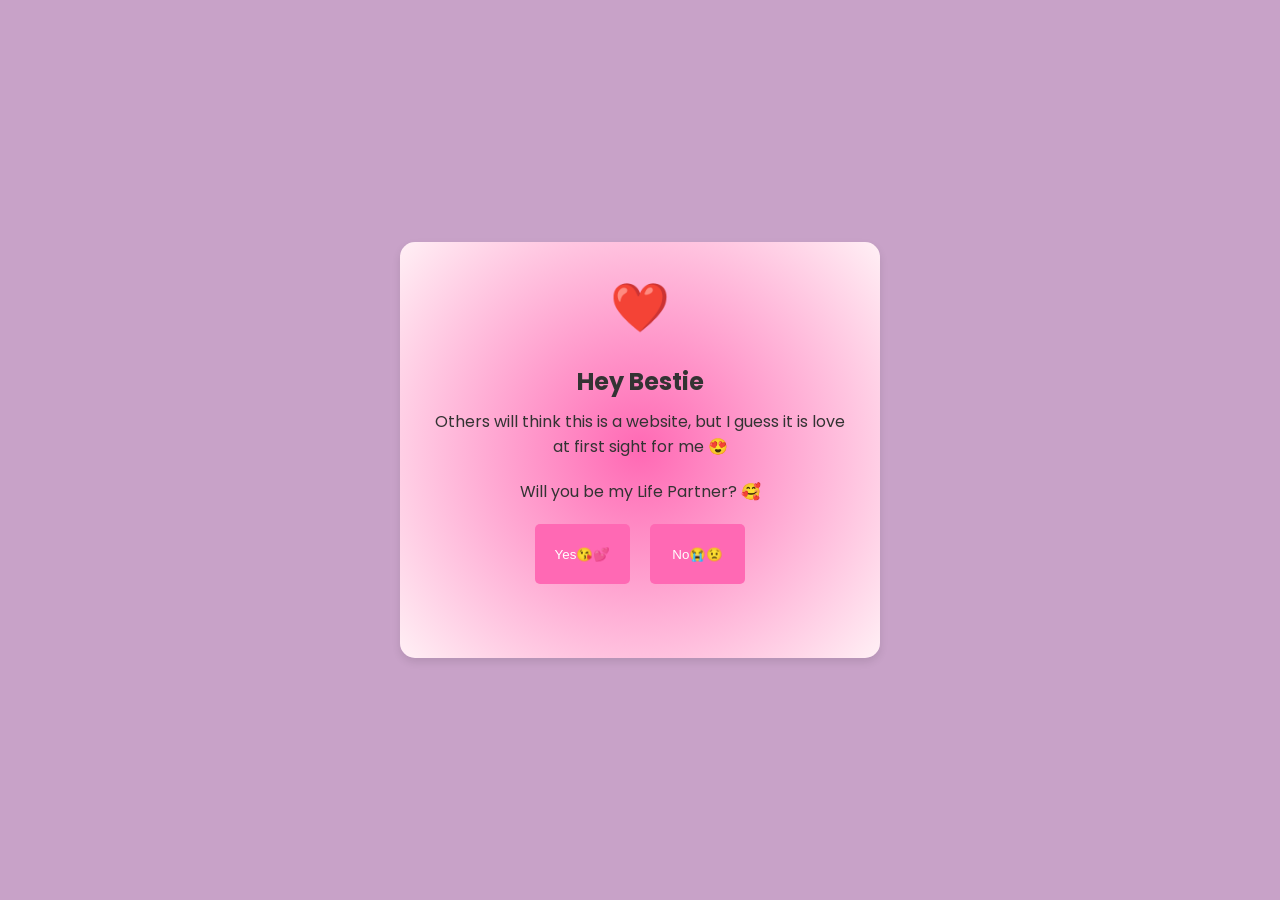
==== commit 35f7d97f: "Merge branch 'main' of https://github.com/EvansAddai/archimedes" ====
--- a/index.html
+++ b/index.html
@@ -1,23 +1,27 @@
-<!DOCTYPE html>
+<!doctype html>
 <html lang="en">
-<head>
-    <meta charset="UTF-8">
-    <meta name="viewport" content="width=device-width, initial-scale=1.0">
+  <head>
+    <meta charset="UTF-8" />
+    <meta name="viewport" content="width=device-width, initial-scale=1.0" />
     <title>Proposal</title>
-    <link rel="stylesheet" href="index.css">
-</head>
-<body>
+    <link rel="stylesheet" href="index.css" />
+  </head>
+  <body>
     <div class="card">
-        <div class="heart">❤️</div>
-        <h3>Hey Bestie</h3>
-        <p>Others will think  this is a website, but i guess it is love at first site for me😍</p>
-        <p> Will you be my Life Partner?🥰</p>
-        <div class="btn">
-            <button id="yesBtn">Yes😘💕</button>
-            <button id="noBtn">No😭😟</button>
-        </div>
-         <p class="message" id="message"></p>
+      <div class="heart">❤️</div>
+      <h3>Hey Bestie</h3>
+      <p>
+        Others will think this is a website, but I guess it is love at first
+        sight for me 😍
+      </p>
+      <p>Will you be my Life Partner? 🥰</p>
+      <div class="btn">
+        <button id="yesBtn">Yes😘💕</button>
+        <button id="noBtn">No😭😟</button>
+      </div>
+      <p class="message" id="message"></p>
     </div>
-</body>
-<script src="main.js"></script>
-</html>+
+    <script src="main.js"></script>
+  </body>
+</html>
